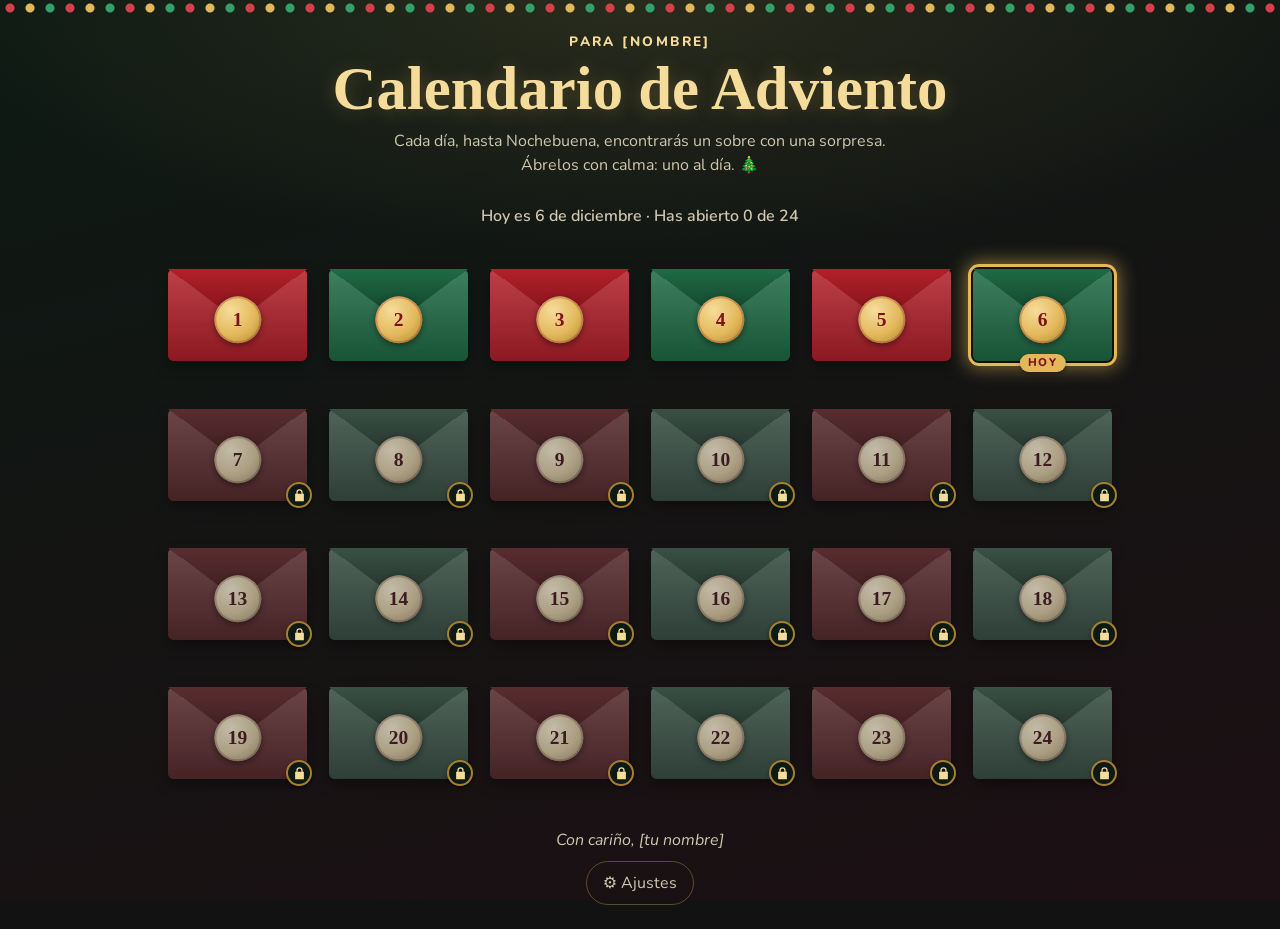
==== index.html @ d083f4e2 "Add files via upload" ====
<!DOCTYPE html>
<html lang="es" data-tema="oscuro">
<head>
  <meta charset="utf-8">
  <meta name="viewport" content="width=device-width, initial-scale=1, viewport-fit=cover">
  <title>Calendario de Adviento</title>
  <meta name="description" content="Calendario de adviento: un sobre con una sorpresa cada día hasta Nochebuena.">
  <meta name="theme-color" content="#0d1a14">

  <!-- PWA -->
  <link rel="manifest" href="manifest.json">
  <link rel="icon" href="icons/icon.svg" type="image/svg+xml">
  <link rel="apple-touch-icon" href="icons/apple-touch-icon.png">
  <meta name="apple-mobile-web-app-capable" content="yes">
  <meta name="mobile-web-app-capable" content="yes">
  <meta name="apple-mobile-web-app-title" content="Adviento">

  <!-- Tipografías (Google Fonts). Para cambiarlas, edita también --fuente-titulo / --fuente-texto en styles.css -->
  <link rel="preconnect" href="https://fonts.googleapis.com">
  <link rel="preconnect" href="https://fonts.gstatic.com" crossorigin>
  <link rel="stylesheet" href="https://fonts.googleapis.com/css2?family=Mountains+of+Christmas:wght@400;700&family=Nunito:wght@400;600;700;800&display=swap">

  <link rel="stylesheet" href="styles.css">
</head>
<body>

  <!-- Nieve decorativa (se genera desde app.js; se puede desactivar en Ajustes) -->
  <div class="nieve" id="nieve" aria-hidden="true"></div>

  <div class="banner-prueba" id="bannerPrueba" role="status" hidden>
    🧪 Modo prueba: todos los sobres están desbloqueados
  </div>

  <header class="cabecera">
    <div class="guirnalda" aria-hidden="true"></div>
    <p class="para" id="para"></p>
    <h1 id="titulo">Calendario de Adviento</h1>
    <p class="bienvenida" id="bienvenida"></p>
  </header>

  <main class="principal" id="principal">
    <!-- Cuenta atrás (solo antes del 1 de diciembre) -->
    <section class="cuenta" id="cuenta" role="timer" aria-label="Tiempo que falta para el 1 de diciembre" hidden>
      <p class="cuenta-titulo">Faltan para el 1 de diciembre</p>
      <div class="cuenta-cajas">
        <div class="cuenta-caja"><span class="cuenta-num" id="cdDias">0</span><span class="cuenta-et">días</span></div>
        <div class="cuenta-caja"><span class="cuenta-num" id="cdHoras">00</span><span class="cuenta-et">horas</span></div>
        <div class="cuenta-caja"><span class="cuenta-num" id="cdMin">00</span><span class="cuenta-et">min</span></div>
        <div class="cuenta-caja"><span class="cuenta-num" id="cdSeg">00</span><span class="cuenta-et">seg</span></div>
      </div>
    </section>

    <p class="estado" id="estado"></p>

    <ol class="rejilla" id="rejilla" role="list" aria-label="Los 24 sobres del calendario"></ol>

    <noscript><p class="estado">Este calendario necesita JavaScript para funcionar.</p></noscript>
  </main>

  <footer class="pie">
    <p class="firma" id="firma"></p>
    <button type="button" class="btn-pie" id="btnAjustes">⚙ Ajustes</button>
  </footer>

  <!-- Aviso breve (sobres bloqueados, etc.) -->
  <div class="aviso" id="aviso" role="status" aria-live="polite"></div>

  <!-- MODAL: contenido del día -->
  <dialog id="dlgDia" role="dialog" aria-modal="true" aria-labelledby="dlgDiaTitulo" aria-describedby="dlgDiaTexto">
    <article class="carta">
      <button type="button" class="cerrar" data-cerrar aria-label="Cerrar">✕</button>
      <p class="carta-meta">
        <span class="pildora" id="dlgDiaTipo"></span>
        <span class="carta-dia" id="dlgDiaNum"></span>
      </p>
      <h2 id="dlgDiaTitulo"></h2>
      <figure class="carta-figura" id="dlgDiaFigura" hidden>
        <img id="dlgDiaImg" alt="" decoding="async">
      </figure>
      <p class="carta-texto" id="dlgDiaTexto"></p>
      <div class="carta-acciones">
        <a class="btn btn-oro" id="dlgDiaEnlace" target="_blank" rel="noopener noreferrer" hidden></a>
        <button type="button" class="btn" data-cerrar>Cerrar</button>
      </div>
    </article>
  </dialog>

  <!-- MODAL: ajustes -->
  <dialog id="dlgAjustes" role="dialog" aria-modal="true" aria-labelledby="ajTitulo">
    <div class="carta">
      <button type="button" class="cerrar" data-cerrar aria-label="Cerrar ajustes">✕</button>
      <h2 id="ajTitulo">Ajustes</h2>
      <ul class="ajustes">
        <li>
          <label class="fila">
            <input type="checkbox" id="chkNieve">
            <span><strong>Nieve de fondo</strong><small>Copos cayendo suavemente.</small></span>
          </label>
        </li>
        <li id="filaPrueba">
          <label class="fila">
            <input type="checkbox" id="chkPrueba">
            <span><strong>Modo prueba</strong><small>Desbloquea todos los sobres para probar la app fuera de diciembre. Los sobres de días futuros que abras en este modo no se guardan.</small></span>
          </label>
        </li>
        <li id="filaInstalar" hidden>
          <button type="button" class="btn btn-oro" id="btnInstalar">📲 Instalar la app</button>
        </li>
        <li>
          <button type="button" class="btn btn-peligro" id="btnReiniciar">Reiniciar progreso</button>
        </li>
      </ul>
      <div class="carta-acciones">
        <button type="button" class="btn" data-cerrar>Listo</button>
      </div>
    </div>
  </dialog>

  <!-- MODAL: confirmación -->
  <dialog id="dlgConfirmar" role="alertdialog" aria-modal="true" aria-labelledby="confTitulo" aria-describedby="confTexto">
    <form method="dialog" class="carta">
      <h2 id="confTitulo"></h2>
      <p class="carta-texto" id="confTexto"></p>
      <div class="carta-acciones">
        <button type="submit" class="btn" value="cancelar" autofocus>Cancelar</button>
        <button type="submit" class="btn btn-peligro" value="ok" id="confOk">Aceptar</button>
      </div>
    </form>
  </dialog>

  <script src="contenido.js"></script>
  <script src="app.js"></script>
</body>
</html>
---- styles.css ----
/* =====================================================================
   STYLES.CSS
   1) PERSONALIZACIÓN: cambia aquí colores, tipografías y tamaños.
   2) El resto es la maquetación: normalmente no hace falta tocarlo.
   ===================================================================== */

/* ---------- 1. PERSONALIZACIÓN (tema "oscuro", el de por defecto) ---------- */
:root {
  color-scheme: dark;

  /* Fondo de la página (degradado de --fondo-1 a --fondo-2) */
  --fondo-1: #0d1a14;
  --fondo-2: #1c0f13;
  --fondo-brillo: rgba(227, 184, 91, 0.12);   /* resplandor dorado arriba */

  /* Texto sobre el fondo */
  --texto: #f7f0e1;
  --texto-suave: #cfc6b0;
  --acento: #f6dc9b;                           /* títulos y detalles */

  /* Paleta navideña */
  --rojo: #b3202a;   --rojo-claro: #d4414b;   --rojo-oscuro: #7d1219;
  --verde: #1f6b45;  --verde-claro: #34a06a;  --verde-oscuro: #123f29;
  --oro: #e3b85b;    --oro-claro: #f6dc9b;    --oro-oscuro: #a9812c;

  /* Sobres: se alternan dos colores (a = tono principal, b = tono oscuro) */
  --sobre-1-a: var(--rojo);   --sobre-1-b: var(--rojo-oscuro);
  --sobre-2-a: var(--verde);  --sobre-2-b: var(--verde-oscuro);

  /* Carta (ventana que se abre con el contenido del día) */
  --papel: #fbf4e4;
  --tinta: #2b1d1a;
  --tinta-suave: #5d4a43;

  /* Detalles */
  --aro: var(--oro);                            /* aro que marca el día de hoy */
  --panel: rgba(255, 255, 255, 0.06);           /* cajas de la cuenta atrás */
  --panel-borde: rgba(227, 184, 91, 0.35);
  --copo: #ffffff;                              /* color de la nieve */

  /* Tipografías (las cargadas en index.html) */
  --fuente-titulo: "Mountains of Christmas", Georgia, "Times New Roman", serif;
  --fuente-texto: "Nunito", system-ui, -apple-system, "Segoe UI", Roboto, sans-serif;

  /* Medidas */
  --radio: 14px;
  --ancho-max: 980px;
  --columnas: 3;       /* columnas de la cuadrícula en móvil */
  --hueco: 14px;       /* separación entre sobres */
}

@media (min-width: 560px) { :root { --columnas: 4; --hueco: 18px; } }
@media (min-width: 900px) { :root { --columnas: 6; --hueco: 22px; } }

/* Tema alternativo: en contenido.js pon  tema: "papel" */
:root[data-tema="papel"] {
  color-scheme: light;
  --fondo-1: #f7eed9;
  --fondo-2: #ecdcbc;
  --fondo-brillo: rgba(179, 32, 42, 0.08);
  --texto: #2b1d1a;
  --texto-suave: #5d4a43;
  --acento: #8f1a22;
  --aro: #8f1a22;
  --panel: rgba(255, 255, 255, 0.55);
  --panel-borde: rgba(143, 26, 34, 0.35);
  --copo: #c3d2e0;
}

/* ---------- 2. BASE ---------- */
*, *::before, *::after { box-sizing: border-box; }
[hidden] { display: none !important; }

html { -webkit-text-size-adjust: 100%; }

body {
  margin: 0;
  min-height: 100vh;
  min-height: 100dvh;
  display: flex;
  flex-direction: column;
  font-family: var(--fuente-texto);
  font-size: 1rem;
  line-height: 1.5;
  color: var(--texto);
  background:
    radial-gradient(ellipse 80% 40% at 50% 0%, var(--fondo-brillo), transparent 70%),
    linear-gradient(165deg, var(--fondo-1), var(--fondo-2));
  background-attachment: fixed;
  padding: env(safe-area-inset-top) env(safe-area-inset-right) env(safe-area-inset-bottom) env(safe-area-inset-left);
}

body:has(dialog[open]) { overflow: hidden; }

button { font: inherit; color: inherit; }

:focus-visible {
  outline: 3px solid var(--acento);
  outline-offset: 3px;
}

/* ---------- Nieve (solo CSS; los copos los crea app.js) ---------- */
.nieve {
  position: fixed;
  inset: 0;
  overflow: hidden;
  pointer-events: none;
  z-index: 0;
}
.copo {
  position: absolute;
  top: -12px;
  left: var(--x);
  width: var(--s);
  height: var(--s);
  border-radius: 50%;
  background: var(--copo);
  opacity: var(--o);
  animation: caer var(--d) linear var(--r) infinite;
  will-change: transform;
}
@keyframes caer {
  from { transform: translate3d(0, -10px, 0); }
  50%  { transform: translate3d(var(--w), 55vh, 0); }
  to   { transform: translate3d(calc(var(--w) * -0.6), 110vh, 0); }
}

/* ---------- Cabecera ---------- */
.cabecera, .principal, .pie { position: relative; z-index: 1; }

.cabecera {
  text-align: center;
  padding: 0 1rem 0.5rem;
}
.guirnalda {
  height: 16px;
  margin: 0 -1rem 1rem;
  background:
    radial-gradient(circle at 10px 8px, var(--rojo-claro) 4px, transparent 5px) 0 0 / 60px 16px,
    radial-gradient(circle at 30px 8px, var(--oro) 4px, transparent 5px) 0 0 / 60px 16px,
    radial-gradient(circle at 50px 8px, var(--verde-claro) 4px, transparent 5px) 0 0 / 60px 16px;
  animation: brillo 3s ease-in-out infinite alternate;
}
@keyframes brillo { from { opacity: 0.6; } to { opacity: 1; } }

.para {
  margin: 0;
  font-weight: 800;
  font-size: 0.85rem;
  letter-spacing: 0.18em;
  text-transform: uppercase;
  color: var(--acento);
}
h1 {
  margin: 0.2rem 0 0.4rem;
  font-family: var(--fuente-titulo);
  font-weight: 700;
  font-size: clamp(2.3rem, 9vw, 3.8rem);
  line-height: 1.1;
  color: var(--acento);
  text-shadow: 0 2px 18px rgba(227, 184, 91, 0.25);
}
.bienvenida {
  margin: 0 auto;
  max-width: 34rem;
  white-space: pre-line;
  color: var(--texto-suave);
}

/* ---------- Banner de modo prueba ---------- */
.banner-prueba {
  position: sticky;
  top: 0;
  z-index: 20;
  padding: 0.45rem 1rem;
  text-align: center;
  font-size: 0.9rem;
  font-weight: 700;
  background: var(--oro);
  color: var(--rojo-oscuro);
}

/* ---------- Zona principal ---------- */
.principal {
  flex: 1;
  width: 100%;
  max-width: var(--ancho-max);
  margin: 0 auto;
  padding: 1rem 1.1rem 2rem;
}
.estado {
  margin: 0.2rem 0 1.4rem;
  text-align: center;
  font-weight: 600;
  color: var(--texto-suave);
}

/* ---------- Cuenta atrás ---------- */
.cuenta {
  max-width: 28rem;
  margin: 0.5rem auto 1rem;
  padding: 1rem;
  text-align: center;
  background: var(--panel);
  border: 1px solid var(--panel-borde);
  border-radius: var(--radio);
}
.cuenta-titulo { margin: 0 0 0.6rem; font-weight: 700; color: var(--acento); }
.cuenta-cajas { display: grid; grid-template-columns: repeat(4, 1fr); gap: 0.5rem; }
.cuenta-caja { display: flex; flex-direction: column; }
.cuenta-num {
  font-family: var(--fuente-titulo);
  font-weight: 700;
  font-size: clamp(1.8rem, 8vw, 2.6rem);
  line-height: 1.1;
  font-variant-numeric: tabular-nums;
}
.cuenta-et { font-size: 0.8rem; letter-spacing: 0.08em; text-transform: uppercase; color: var(--texto-suave); }

/* ---------- Cuadrícula de sobres ---------- */
.rejilla {
  list-style: none;
  margin: 0;
  padding: 0;
  display: grid;
  grid-template-columns: repeat(var(--columnas), minmax(0, 1fr));
  gap: calc(var(--hueco) + 6px) var(--hueco);
}
.rejilla > li { container-type: inline-size; }

.sobre {
  position: relative;
  display: block;
  width: 100%;
  aspect-ratio: 5 / 4;
  padding: 0;
  border: 0;
  background: none;
  cursor: pointer;
  -webkit-tap-highlight-color: transparent;
  border-radius: 8px;
  transition: transform 0.2s ease;
  --c1: var(--sobre-1-a);
  --c2: var(--sobre-1-b);
}
.rejilla > li:nth-child(even) .sobre { --c1: var(--sobre-2-a); --c2: var(--sobre-2-b); }

.sobre:focus-visible { outline-offset: 6px; }
.sobre[aria-disabled="true"] { cursor: not-allowed; }
@media (hover: hover) {
  .sobre:not([aria-disabled="true"]):hover { transform: translateY(-4px) rotate(-1deg); }
}
.sobre:not([aria-disabled="true"]):active { transform: scale(0.97); }

/* Caja del sobre (deja un 17% arriba libre para que la solapa abierta no pise la fila de arriba) */
.sobre-caja {
  position: absolute;
  inset: 17% 0 0 0;
  perspective: 600px;
}
.sobre-caja > * { position: absolute; }

.sobre-fondo {
  inset: 0;
  border-radius: 6px;
  background: linear-gradient(160deg, var(--c1), var(--c2));
  box-shadow: 0 6px 14px rgba(0, 0, 0, 0.35);
}
.sobre-carta {
  left: 9%; right: 9%; top: 10%; bottom: 12%;
  z-index: 1;
  border-radius: 4px;
  background:
    repeating-linear-gradient(180deg, transparent 0 7px, rgba(125, 18, 25, 0.16) 7px 8px) 12% 34% / 76% 48% no-repeat,
    var(--papel);
  box-shadow: 0 -1px 4px rgba(0, 0, 0, 0.25);
}
.sobre-frente {
  inset: 0;
  z-index: 2;
  border-radius: 6px;
  background:
    linear-gradient(180deg, rgba(255, 255, 255, 0.14), rgba(0, 0, 0, 0.22)),
    var(--c1);
  clip-path: polygon(0 0, 50% 55%, 100% 0, 100% 100%, 0 100%);
}
.sobre-solapa {
  left: 0; right: 0; top: 0;
  height: 56%;
  z-index: 3;
  transform-origin: top center;
  background: linear-gradient(180deg, var(--c1), var(--c2));
  clip-path: polygon(0 0, 100% 0, 50% 100%);
}
.sobre-sello {
  z-index: 4;
  left: 50%; top: 55%;
  width: 34%;
  aspect-ratio: 1;
  transform: translate(-50%, -50%);
  display: grid;
  place-items: center;
  border-radius: 50%;
  background: radial-gradient(circle at 35% 30%, var(--oro-claro), var(--oro) 55%, var(--oro-oscuro));
  box-shadow: 0 2px 6px rgba(0, 0, 0, 0.45), inset 0 0 0 2px rgba(125, 18, 25, 0.25);
  color: var(--rojo-oscuro);
}
.sobre-num {
  font-family: var(--fuente-titulo);
  font-weight: 700;
  font-size: 1.2rem;
  font-size: clamp(1.05rem, 14cqw, 1.9rem);
  line-height: 1;
}

/* Aro del día de hoy */
.sobre-caja::after {
  content: "";
  position: absolute;
  inset: -5px;
  border-radius: 11px;
  border: 3px solid var(--aro);
  box-shadow: 0 0 18px 2px rgba(227, 184, 91, 0.55);
  opacity: 0;
  pointer-events: none;
}
.sobre[data-hoy="si"] .sobre-caja::after { opacity: 1; animation: latido 2.4s ease-in-out infinite; }
@keyframes latido { 0%, 100% { opacity: 0.55; } 50% { opacity: 1; } }

/* Etiqueta "Hoy" + insignias de candado / abierto */
.sobre-hoy {
  display: none;
  position: absolute;
  z-index: 6;
  left: 50%;
  bottom: -11px;
  transform: translateX(-50%);
  padding: 1px 9px;
  border-radius: 999px;
  background: var(--oro);
  color: var(--rojo-oscuro);
  font-size: 0.7rem;
  font-weight: 800;
  letter-spacing: 0.1em;
  text-transform: uppercase;
  box-shadow: 0 2px 4px rgba(0, 0, 0, 0.35);
}
.sobre[data-hoy="si"] .sobre-hoy { display: block; }

.sobre-insignia {
  display: none;
  position: absolute;
  z-index: 6;
  right: -5px;
  bottom: -7px;
  width: 26px;
  height: 26px;
  place-items: center;
  border-radius: 50%;
  box-shadow: 0 2px 4px rgba(0, 0, 0, 0.4);
}
.sobre-insignia svg { width: 15px; height: 15px; }
.sobre-candado { background: var(--fondo-1); color: var(--acento); border: 2px solid var(--oro-oscuro); }
.sobre-check { background: var(--oro); color: var(--rojo-oscuro); }
.sobre[data-estado="bloqueado"] .sobre-candado { display: grid; }
.sobre[data-estado="abierto"] .sobre-check { display: grid; }

/* Sobre bloqueado: apagado */
.sobre[data-estado="bloqueado"] .sobre-caja { filter: saturate(0.35) brightness(0.85); }

/* Sobre abierto (estado final, estático) */
.sobre[data-estado="abierto"] .sobre-solapa {
  transform: rotateX(180deg) scaleY(0.4);
  z-index: 0;
  filter: brightness(0.85);
}
.sobre[data-estado="abierto"] .sobre-carta { transform: translateY(-34%); }

/* Animación de apertura: se levanta la solapa y sube la carta */
.sobre.abriendo { z-index: 5; }
.sobre.abriendo .sobre-solapa { animation: abrir-solapa 0.5s ease-in-out forwards; }
.sobre.abriendo .sobre-carta { animation: sacar-carta 0.75s 0.25s cubic-bezier(0.3, 0.8, 0.4, 1) forwards; }
@keyframes abrir-solapa {
  0%   { transform: rotateX(0) scaleY(1); z-index: 3; }
  49%  { z-index: 3; }
  50%  { z-index: 0; }
  100% { transform: rotateX(180deg) scaleY(0.4); z-index: 0; filter: brightness(0.85); }
}
@keyframes sacar-carta {
  0%   { transform: translateY(0); }
  55%  { transform: translateY(-90%) rotate(-2deg); }
  100% { transform: translateY(-34%); }
}

/* Sacudida cuando el sobre aún no se puede abrir */
.sobre.sacudir { animation: sacudir 0.45s ease; }
@keyframes sacudir {
  0%, 100% { transform: translateX(0); }
  20% { transform: translateX(-6px); }
  40% { transform: translateX(5px); }
  60% { transform: translateX(-4px); }
  80% { transform: translateX(3px); }
}

/* ---------- Pie ---------- */
.pie {
  padding: 1rem 1rem 1.5rem;
  text-align: center;
}
.firma { margin: 0 0 0.6rem; color: var(--texto-suave); font-style: italic; }
.btn-pie {
  min-height: 44px;
  padding: 0.4rem 1rem;
  border: 1px solid var(--panel-borde);
  border-radius: 999px;
  background: transparent;
  color: var(--texto-suave);
  cursor: pointer;
}
.btn-pie:hover { color: var(--texto); border-color: var(--acento); }

/* ---------- Aviso (toast) ---------- */
.aviso {
  position: fixed;
  left: 50%;
  bottom: calc(1.2rem + env(safe-area-inset-bottom));
  z-index: 50;
  max-width: min(92vw, 26rem);
  padding: 0.7rem 1.1rem;
  border-radius: 12px;
  background: var(--papel);
  color: var(--tinta);
  border: 2px solid var(--oro);
  font-weight: 700;
  text-align: center;
  box-shadow: 0 8px 24px rgba(0, 0, 0, 0.4);
  opacity: 0;
  transform: translate(-50%, 16px);
  pointer-events: none;
  transition: opacity 0.25s ease, transform 0.25s ease;
}
.aviso.visible { opacity: 1; transform: translate(-50%, 0); }
.aviso:empty { display: none; }

/* ---------- Ventanas modales (<dialog>) ---------- */
dialog {
  width: 100%;
  max-width: min(92vw, 30rem);
  max-height: 92vh;
  max-height: 92dvh;
  padding: 0;
  border: 0;
  background: transparent;
  color: var(--tinta);
  overflow: visible;
}
dialog::backdrop {
  background: rgba(4, 10, 7, 0.75);
  backdrop-filter: blur(3px);
}
dialog[open] { animation: entrar 0.32s cubic-bezier(0.2, 0.9, 0.3, 1.1); }
@keyframes entrar {
  from { opacity: 0; transform: translateY(16px) scale(0.95); }
  to   { opacity: 1; transform: none; }
}

.carta {
  position: relative;
  max-height: 90vh;
  max-height: 90dvh;
  overflow-y: auto;
  margin: 0;
  padding: 1.6rem 1.4rem 1.3rem;
  border: 2px solid var(--oro);
  border-radius: var(--radio);
  background: var(--papel);
  color: var(--tinta);
  box-shadow: 0 20px 50px rgba(0, 0, 0, 0.55);
  outline: 1px solid var(--oro-oscuro);
  outline-offset: -8px;
}
.carta h2 {
  margin: 0.2rem 2rem 0.6rem 0;
  font-family: var(--fuente-titulo);
  font-weight: 700;
  font-size: 1.9rem;
  line-height: 1.15;
  color: var(--rojo-oscuro);
}
.carta-meta { display: flex; align-items: center; gap: 0.6rem; margin: 0; }
.pildora {
  padding: 0.15rem 0.7rem;
  border-radius: 999px;
  background: var(--verde-oscuro);
  color: #fff7e6;
  font-size: 0.8rem;
  font-weight: 800;
  letter-spacing: 0.06em;
  text-transform: uppercase;
}
.carta-dia { font-size: 0.85rem; font-weight: 700; color: var(--tinta-suave); }
.carta-texto {
  margin: 0 0 1.2rem;
  font-size: 1.08rem;
  line-height: 1.65;
  white-space: pre-line;
  overflow-wrap: anywhere;
}
.carta-figura { margin: 0 0 1rem; }
.carta-figura img {
  display: block;
  width: 100%;
  max-height: 46vh;
  object-fit: cover;
  border-radius: 8px;
  border: 1px solid var(--oro-oscuro);
}
.carta-acciones { display: flex; flex-wrap: wrap; gap: 0.6rem; justify-content: flex-end; }

.cerrar {
  position: absolute;
  top: 0.6rem;
  right: 0.6rem;
  width: 44px;
  height: 44px;
  display: grid;
  place-items: center;
  border: 0;
  border-radius: 50%;
  background: transparent;
  color: var(--tinta-suave);
  font-size: 1.2rem;
  cursor: pointer;
}
.cerrar:hover { background: rgba(125, 18, 25, 0.1); color: var(--rojo-oscuro); }
.carta :focus-visible { outline-color: var(--rojo); }

/* Botones */
.btn {
  display: inline-flex;
  align-items: center;
  justify-content: center;
  min-height: 44px;
  padding: 0.5rem 1.2rem;
  border: 2px solid var(--rojo);
  border-radius: 999px;
  background: var(--rojo);
  color: #fff7e6;
  font-weight: 800;
  text-decoration: none;
  cursor: pointer;
  transition: transform 0.15s ease, background 0.15s ease;
}
.btn:hover { background: var(--rojo-oscuro); border-color: var(--rojo-oscuro); }
.btn:active { transform: scale(0.97); }
.btn-oro { background: var(--oro); border-color: var(--oro-oscuro); color: var(--rojo-oscuro); }
.btn-oro:hover { background: var(--oro-claro); border-color: var(--oro-oscuro); }
.btn-peligro { background: transparent; color: var(--rojo-oscuro); }
.btn-peligro:hover { background: var(--rojo); color: #fff7e6; }

/* Lista de ajustes */
.ajustes { list-style: none; margin: 1rem 0 1.2rem; padding: 0; display: grid; gap: 0.9rem; }
.fila { display: flex; gap: 0.8rem; align-items: flex-start; cursor: pointer; }
.fila input { width: 22px; height: 22px; margin-top: 0.15rem; flex: none; accent-color: var(--rojo); }
.fila strong { display: block; }
.fila small { display: block; color: var(--tinta-suave); font-size: 0.88rem; line-height: 1.4; }

/* ---------- Movimiento reducido ---------- */
@media (prefers-reduced-motion: reduce) {
  *, *::before, *::after {
    animation-duration: 0.001ms !important;
    animation-iteration-count: 1 !important;
    transition-duration: 0.001ms !important;
  }
  .nieve { display: none; }
}
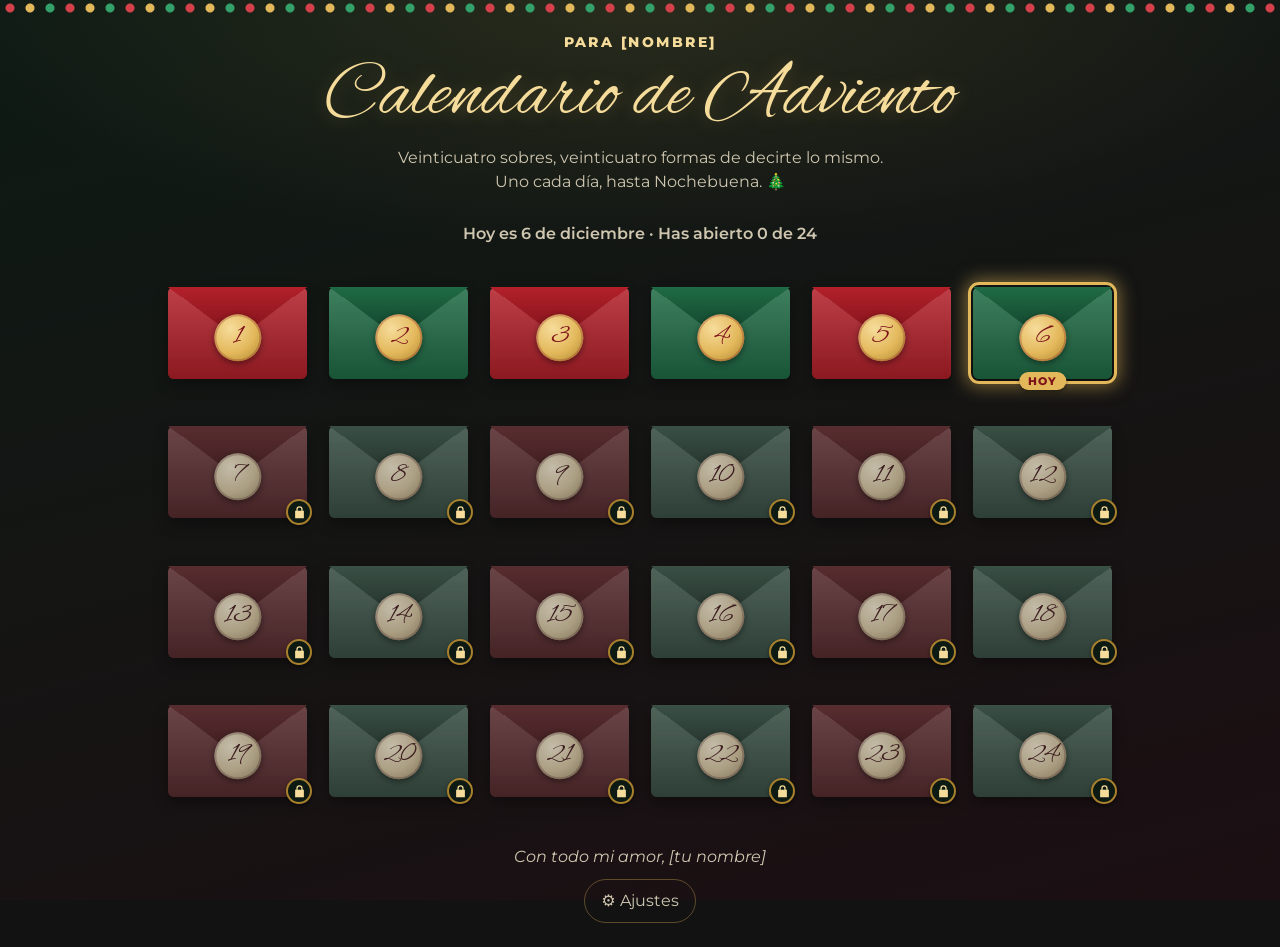
==== commit c886bc5b: "Add files via upload" ====
--- a/index.html
+++ b/index.html
@@ -18,7 +18,7 @@
   <!-- Tipografías (Google Fonts). Para cambiarlas, edita también --fuente-titulo / --fuente-texto en styles.css -->
   <link rel="preconnect" href="https://fonts.googleapis.com">
   <link rel="preconnect" href="https://fonts.gstatic.com" crossorigin>
-  <link rel="stylesheet" href="https://fonts.googleapis.com/css2?family=Mountains+of+Christmas:wght@400;700&family=Nunito:wght@400;600;700;800&display=swap">
+  <link rel="stylesheet" href="https://fonts.googleapis.com/css2?family=Alex+Brush&family=Montserrat:wght@400;600;700;800&display=swap">
 
   <link rel="stylesheet" href="styles.css">
 </head>
@@ -70,7 +70,6 @@
     <article class="carta">
       <button type="button" class="cerrar" data-cerrar aria-label="Cerrar">✕</button>
       <p class="carta-meta">
-        <span class="pildora" id="dlgDiaTipo"></span>
         <span class="carta-dia" id="dlgDiaNum"></span>
       </p>
       <h2 id="dlgDiaTitulo"></h2>
--- a/styles.css
+++ b/styles.css
@@ -39,8 +39,8 @@
   --copo: #ffffff;                              /* color de la nieve */
 
   /* Tipografías (las cargadas en index.html) */
-  --fuente-titulo: "Mountains of Christmas", Georgia, "Times New Roman", serif;
-  --fuente-texto: "Nunito", system-ui, -apple-system, "Segoe UI", Roboto, sans-serif;
+  --fuente-titulo: "Alex Brush", "Brush Script MT", cursive;   /* títulos y números */
+  --fuente-texto: "Montserrat", system-ui, -apple-system, "Segoe UI", Roboto, sans-serif;
 
   /* Medidas */
   --radio: 14px;
@@ -154,8 +154,8 @@
 h1 {
   margin: 0.2rem 0 0.4rem;
   font-family: var(--fuente-titulo);
-  font-weight: 700;
-  font-size: clamp(2.3rem, 9vw, 3.8rem);
+  font-weight: 400;
+  font-size: clamp(2.8rem, 12vw, 4.8rem);
   line-height: 1.1;
   color: var(--acento);
   text-shadow: 0 2px 18px rgba(227, 184, 91, 0.25);
@@ -210,8 +210,8 @@
 .cuenta-caja { display: flex; flex-direction: column; }
 .cuenta-num {
   font-family: var(--fuente-titulo);
-  font-weight: 700;
-  font-size: clamp(1.8rem, 8vw, 2.6rem);
+  font-weight: 400;
+  font-size: clamp(2.1rem, 9vw, 3.1rem);
   line-height: 1.1;
   font-variant-numeric: tabular-nums;
 }
@@ -307,9 +307,9 @@
 }
 .sobre-num {
   font-family: var(--fuente-titulo);
-  font-weight: 700;
-  font-size: 1.2rem;
-  font-size: clamp(1.05rem, 14cqw, 1.9rem);
+  font-weight: 400;
+  font-size: 1.4rem;
+  font-size: clamp(1.25rem, 18cqw, 2.4rem);
   line-height: 1;
 }
 
@@ -482,22 +482,12 @@
 .carta h2 {
   margin: 0.2rem 2rem 0.6rem 0;
   font-family: var(--fuente-titulo);
-  font-weight: 700;
-  font-size: 1.9rem;
+  font-weight: 400;
+  font-size: 2.3rem;
   line-height: 1.15;
   color: var(--rojo-oscuro);
 }
 .carta-meta { display: flex; align-items: center; gap: 0.6rem; margin: 0; }
-.pildora {
-  padding: 0.15rem 0.7rem;
-  border-radius: 999px;
-  background: var(--verde-oscuro);
-  color: #fff7e6;
-  font-size: 0.8rem;
-  font-weight: 800;
-  letter-spacing: 0.06em;
-  text-transform: uppercase;
-}
 .carta-dia { font-size: 0.85rem; font-weight: 700; color: var(--tinta-suave); }
 .carta-texto {
   margin: 0 0 1.2rem;
@@ -510,12 +500,13 @@
 .carta-figura img {
   display: block;
   width: 100%;
-  max-height: 46vh;
-  object-fit: cover;
+  max-height: 52vh;
+  object-fit: contain;
   border-radius: 8px;
   border: 1px solid var(--oro-oscuro);
-}
-.carta-acciones { display: flex; flex-wrap: wrap; gap: 0.6rem; justify-content: flex-end; }
+  background: rgba(125, 18, 25, 0.06);
+}
+.carta-acciones { display: flex; flex-wrap: wrap; gap: 0.6rem; justify-content: center; }  /* center | flex-start (izquierda) | flex-end (derecha) */
 
 .cerrar {
   position: absolute;
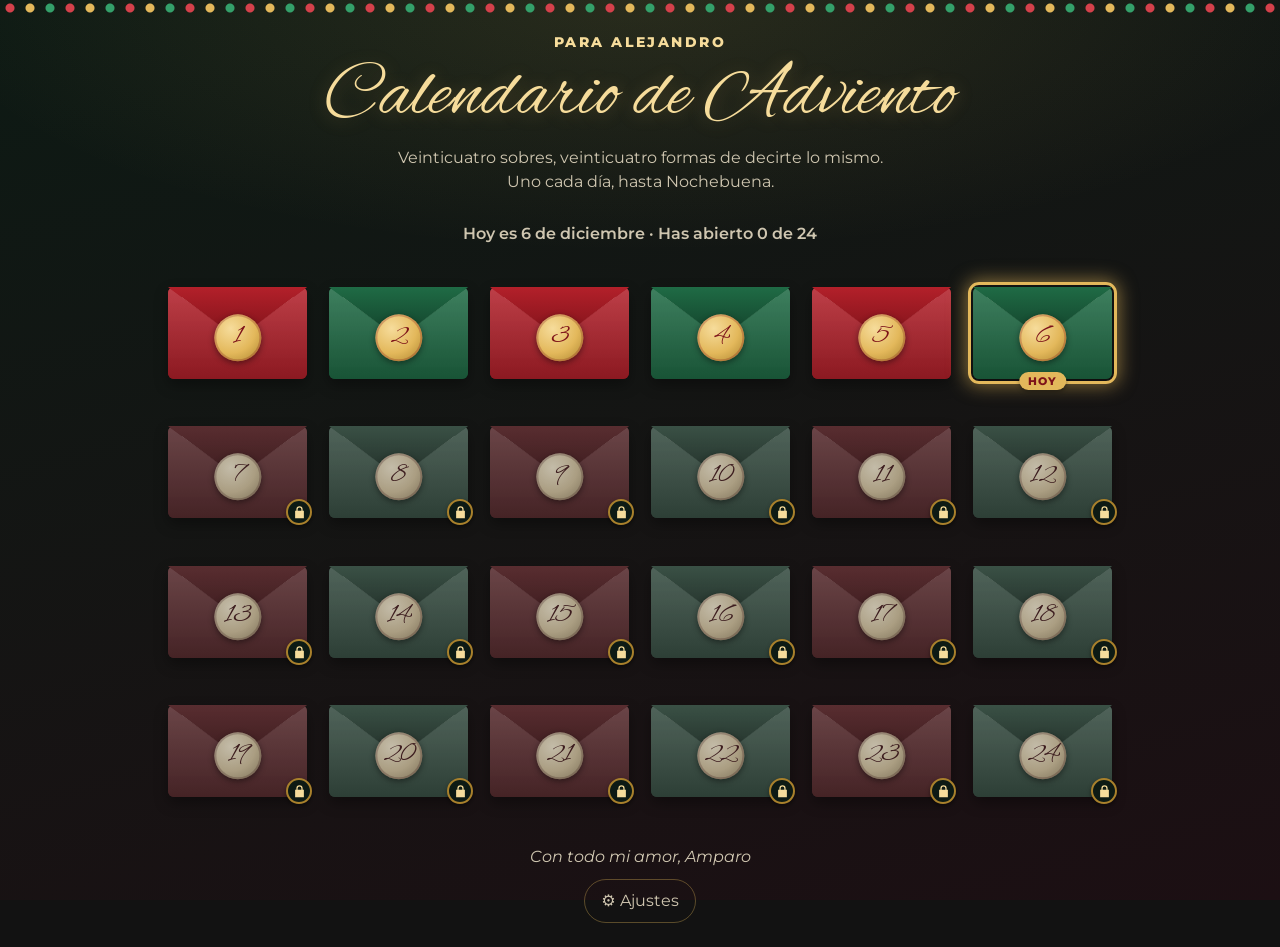
==== commit eaa6e29e: "Add files via upload" ====
--- a/index.html
+++ b/index.html
@@ -9,7 +9,7 @@
 
   <!-- PWA -->
   <link rel="manifest" href="manifest.json">
-  <link rel="icon" href="icons/icon.svg" type="image/svg+xml">
+  <link rel="icon" href="icons/icon-192.png" type="image/png">
   <link rel="apple-touch-icon" href="icons/apple-touch-icon.png">
   <meta name="apple-mobile-web-app-capable" content="yes">
   <meta name="mobile-web-app-capable" content="yes">
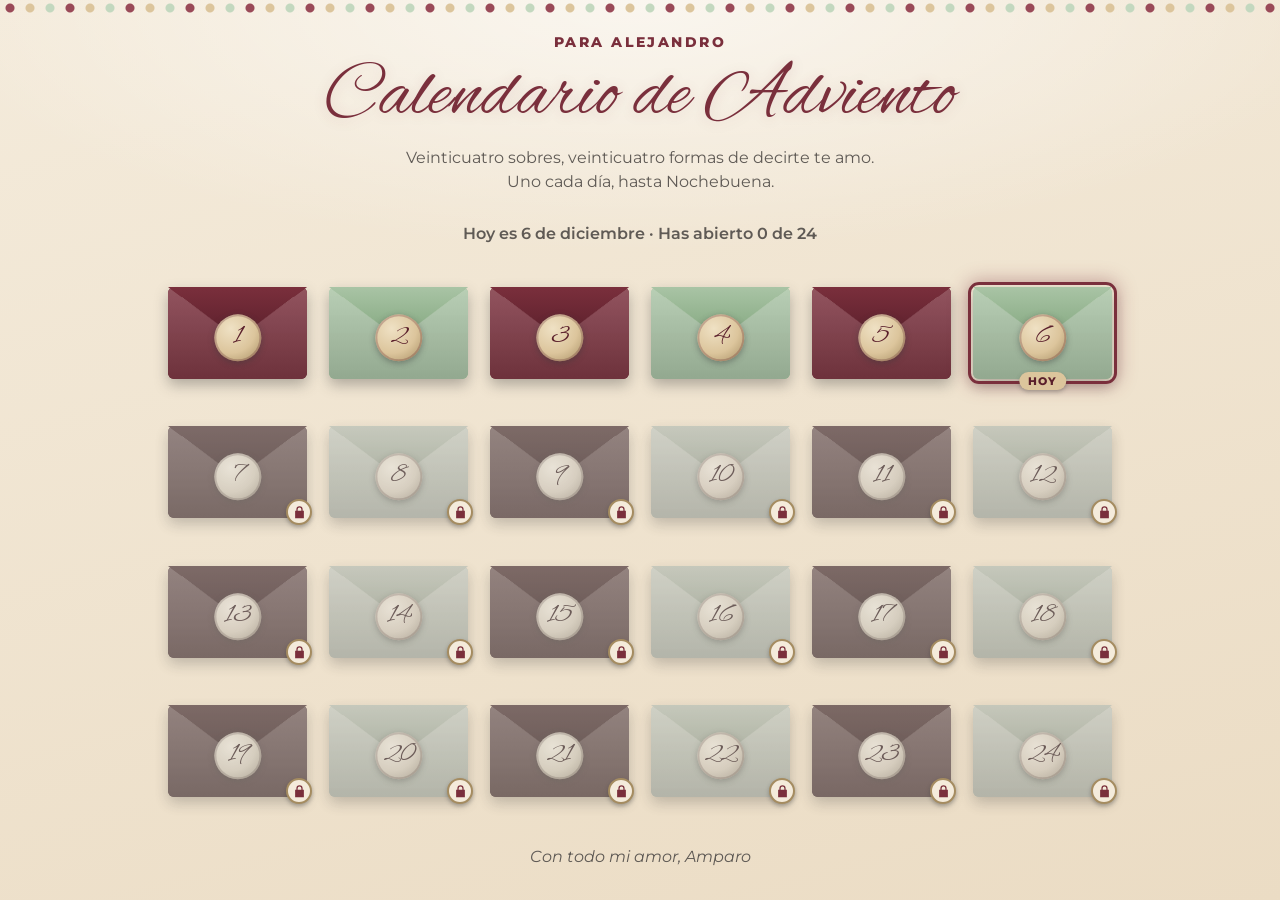
==== commit f6bc2e6a: "Update index.html" ====
--- a/index.html
+++ b/index.html
@@ -59,7 +59,7 @@
 
   <footer class="pie">
     <p class="firma" id="firma"></p>
-    <button type="button" class="btn-pie" id="btnAjustes">⚙ Ajustes</button>
+    <button type="button" class="btn-pie" id="btnAjustes" hidden>⚙ Ajustes</button>
   </footer>
 
   <!-- Aviso breve (sobres bloqueados, etc.) -->
--- a/styles.css
+++ b/styles.css
@@ -4,39 +4,42 @@
    2) El resto es la maquetación: normalmente no hace falta tocarlo.
    ===================================================================== */
 
-/* ---------- 1. PERSONALIZACIÓN (tema "oscuro", el de por defecto) ---------- */
+/* ---------- 1. PERSONALIZACIÓN: paleta pastel (beige, granate y verde pastel) ---------- */
 :root {
-  color-scheme: dark;
+  color-scheme: light;
 
   /* Fondo de la página (degradado de --fondo-1 a --fondo-2) */
-  --fondo-1: #0d1a14;
-  --fondo-2: #1c0f13;
-  --fondo-brillo: rgba(227, 184, 91, 0.12);   /* resplandor dorado arriba */
-
-  /* Texto sobre el fondo */
-  --texto: #f7f0e1;
-  --texto-suave: #cfc6b0;
-  --acento: #f6dc9b;                           /* títulos y detalles */
-
-  /* Paleta navideña */
-  --rojo: #b3202a;   --rojo-claro: #d4414b;   --rojo-oscuro: #7d1219;
-  --verde: #1f6b45;  --verde-claro: #34a06a;  --verde-oscuro: #123f29;
-  --oro: #e3b85b;    --oro-claro: #f6dc9b;    --oro-oscuro: #a9812c;
-
-  /* Sobres: se alternan dos colores (a = tono principal, b = tono oscuro) */
+  --fondo-1: #f4ebdb;
+  --fondo-2: #ebdcc4;
+  --fondo-brillo: rgba(255, 255, 255, 0.6);    /* resplandor claro arriba */
+
+  /* Texto: gris oscuro en lugar de negro */
+  --gris: #3a3a3a;                              /* gris oscuro principal */
+  --texto: #3a3a3a;
+  --texto-suave: #5f5a55;
+  --acento: #7a2f3c;                            /* títulos y detalles (granate) */
+
+  /* Paleta (los nombres se mantienen: rojo = granate, verde = verde pastel, oro = arena) */
+  --rojo: #7a2f3c;   --rojo-claro: #9a4a58;   --rojo-oscuro: #5a1f2b;     /* granate */
+  --verde: #a9c4a5;  --verde-claro: #c3d8bf;  --verde-oscuro: #82a67e;    /* verde pastel */
+  --oro: #dcc59c;    --oro-claro: #efe1c4;    --oro-oscuro: #a58c60;      /* arena / beige */
+
+  /* Sobres: se alternan dos colores (a = tono principal, b = tono más oscuro) */
   --sobre-1-a: var(--rojo);   --sobre-1-b: var(--rojo-oscuro);
   --sobre-2-a: var(--verde);  --sobre-2-b: var(--verde-oscuro);
 
   /* Carta (ventana que se abre con el contenido del día) */
-  --papel: #fbf4e4;
-  --tinta: #2b1d1a;
-  --tinta-suave: #5d4a43;
+  --papel: #fbf6ea;
+  --tinta: #3a3a3a;
+  --tinta-suave: #666058;
 
   /* Detalles */
-  --aro: var(--oro);                            /* aro que marca el día de hoy */
-  --panel: rgba(255, 255, 255, 0.06);           /* cajas de la cuenta atrás */
-  --panel-borde: rgba(227, 184, 91, 0.35);
-  --copo: #ffffff;                              /* color de la nieve */
+  --aro: var(--rojo);                           /* aro que marca el día de hoy */
+  --brillo-hoy: rgba(122, 47, 60, 0.35);        /* resplandor del día de hoy */
+  --sombra: 58, 58, 58;                         /* sombras en gris oscuro (R, G, B) */
+  --panel: rgba(255, 255, 255, 0.55);           /* cajas de la cuenta atrás */
+  --panel-borde: rgba(122, 47, 60, 0.3);
+  --copo: #c9d6c7;                              /* color de la nieve */
 
   /* Tipografías (las cargadas en index.html) */
   --fuente-titulo: "Alex Brush", "Brush Script MT", cursive;   /* títulos y números */
@@ -51,21 +54,6 @@
 
 @media (min-width: 560px) { :root { --columnas: 4; --hueco: 18px; } }
 @media (min-width: 900px) { :root { --columnas: 6; --hueco: 22px; } }
-
-/* Tema alternativo: en contenido.js pon  tema: "papel" */
-:root[data-tema="papel"] {
-  color-scheme: light;
-  --fondo-1: #f7eed9;
-  --fondo-2: #ecdcbc;
-  --fondo-brillo: rgba(179, 32, 42, 0.08);
-  --texto: #2b1d1a;
-  --texto-suave: #5d4a43;
-  --acento: #8f1a22;
-  --aro: #8f1a22;
-  --panel: rgba(255, 255, 255, 0.55);
-  --panel-borde: rgba(143, 26, 34, 0.35);
-  --copo: #c3d2e0;
-}
 
 /* ---------- 2. BASE ---------- */
 *, *::before, *::after { box-sizing: border-box; }
@@ -158,7 +146,7 @@
   font-size: clamp(2.8rem, 12vw, 4.8rem);
   line-height: 1.1;
   color: var(--acento);
-  text-shadow: 0 2px 18px rgba(227, 184, 91, 0.25);
+  text-shadow: 0 2px 14px rgba(122, 47, 60, 0.15);
 }
 .bienvenida {
   margin: 0 auto;
@@ -264,23 +252,23 @@
   inset: 0;
   border-radius: 6px;
   background: linear-gradient(160deg, var(--c1), var(--c2));
-  box-shadow: 0 6px 14px rgba(0, 0, 0, 0.35);
+  box-shadow: 0 6px 14px rgba(var(--sombra), 0.35);
 }
 .sobre-carta {
   left: 9%; right: 9%; top: 10%; bottom: 12%;
   z-index: 1;
   border-radius: 4px;
   background:
-    repeating-linear-gradient(180deg, transparent 0 7px, rgba(125, 18, 25, 0.16) 7px 8px) 12% 34% / 76% 48% no-repeat,
+    repeating-linear-gradient(180deg, transparent 0 7px, rgba(90, 31, 43, 0.16) 7px 8px) 12% 34% / 76% 48% no-repeat,
     var(--papel);
-  box-shadow: 0 -1px 4px rgba(0, 0, 0, 0.25);
+  box-shadow: 0 -1px 4px rgba(var(--sombra), 0.25);
 }
 .sobre-frente {
   inset: 0;
   z-index: 2;
   border-radius: 6px;
   background:
-    linear-gradient(180deg, rgba(255, 255, 255, 0.14), rgba(0, 0, 0, 0.22)),
+    linear-gradient(180deg, rgba(255, 255, 255, 0.18), rgba(var(--sombra), 0.2)),
     var(--c1);
   clip-path: polygon(0 0, 50% 55%, 100% 0, 100% 100%, 0 100%);
 }
@@ -302,7 +290,7 @@
   place-items: center;
   border-radius: 50%;
   background: radial-gradient(circle at 35% 30%, var(--oro-claro), var(--oro) 55%, var(--oro-oscuro));
-  box-shadow: 0 2px 6px rgba(0, 0, 0, 0.45), inset 0 0 0 2px rgba(125, 18, 25, 0.25);
+  box-shadow: 0 2px 6px rgba(var(--sombra), 0.45), inset 0 0 0 2px rgba(90, 31, 43, 0.25);
   color: var(--rojo-oscuro);
 }
 .sobre-num {
@@ -320,7 +308,7 @@
   inset: -5px;
   border-radius: 11px;
   border: 3px solid var(--aro);
-  box-shadow: 0 0 18px 2px rgba(227, 184, 91, 0.55);
+  box-shadow: 0 0 18px 2px var(--brillo-hoy);
   opacity: 0;
   pointer-events: none;
 }
@@ -343,7 +331,7 @@
   font-weight: 800;
   letter-spacing: 0.1em;
   text-transform: uppercase;
-  box-shadow: 0 2px 4px rgba(0, 0, 0, 0.35);
+  box-shadow: 0 2px 4px rgba(var(--sombra), 0.35);
 }
 .sobre[data-hoy="si"] .sobre-hoy { display: block; }
 
@@ -357,7 +345,7 @@
   height: 26px;
   place-items: center;
   border-radius: 50%;
-  box-shadow: 0 2px 4px rgba(0, 0, 0, 0.4);
+  box-shadow: 0 2px 4px rgba(var(--sombra), 0.4);
 }
 .sobre-insignia svg { width: 15px; height: 15px; }
 .sobre-candado { background: var(--fondo-1); color: var(--acento); border: 2px solid var(--oro-oscuro); }
@@ -366,7 +354,7 @@
 .sobre[data-estado="abierto"] .sobre-check { display: grid; }
 
 /* Sobre bloqueado: apagado */
-.sobre[data-estado="bloqueado"] .sobre-caja { filter: saturate(0.35) brightness(0.85); }
+.sobre[data-estado="bloqueado"] .sobre-caja { filter: saturate(0.3); opacity: 0.72; }
 
 /* Sobre abierto (estado final, estático) */
 .sobre[data-estado="abierto"] .sobre-solapa {
@@ -433,7 +421,7 @@
   border: 2px solid var(--oro);
   font-weight: 700;
   text-align: center;
-  box-shadow: 0 8px 24px rgba(0, 0, 0, 0.4);
+  box-shadow: 0 8px 24px rgba(var(--sombra), 0.4);
   opacity: 0;
   transform: translate(-50%, 16px);
   pointer-events: none;
@@ -455,7 +443,7 @@
   overflow: visible;
 }
 dialog::backdrop {
-  background: rgba(4, 10, 7, 0.75);
+  background: rgba(var(--sombra), 0.6);
   backdrop-filter: blur(3px);
 }
 dialog[open] { animation: entrar 0.32s cubic-bezier(0.2, 0.9, 0.3, 1.1); }
@@ -475,7 +463,7 @@
   border-radius: var(--radio);
   background: var(--papel);
   color: var(--tinta);
-  box-shadow: 0 20px 50px rgba(0, 0, 0, 0.55);
+  box-shadow: 0 20px 50px rgba(var(--sombra), 0.55);
   outline: 1px solid var(--oro-oscuro);
   outline-offset: -8px;
 }
@@ -504,7 +492,7 @@
   object-fit: contain;
   border-radius: 8px;
   border: 1px solid var(--oro-oscuro);
-  background: rgba(125, 18, 25, 0.06);
+  background: rgba(90, 31, 43, 0.06);
 }
 .carta-acciones { display: flex; flex-wrap: wrap; gap: 0.6rem; justify-content: center; }  /* center | flex-start (izquierda) | flex-end (derecha) */
 
@@ -523,7 +511,7 @@
   font-size: 1.2rem;
   cursor: pointer;
 }
-.cerrar:hover { background: rgba(125, 18, 25, 0.1); color: var(--rojo-oscuro); }
+.cerrar:hover { background: rgba(90, 31, 43, 0.1); color: var(--rojo-oscuro); }
 .carta :focus-visible { outline-color: var(--rojo); }
 
 /* Botones */
